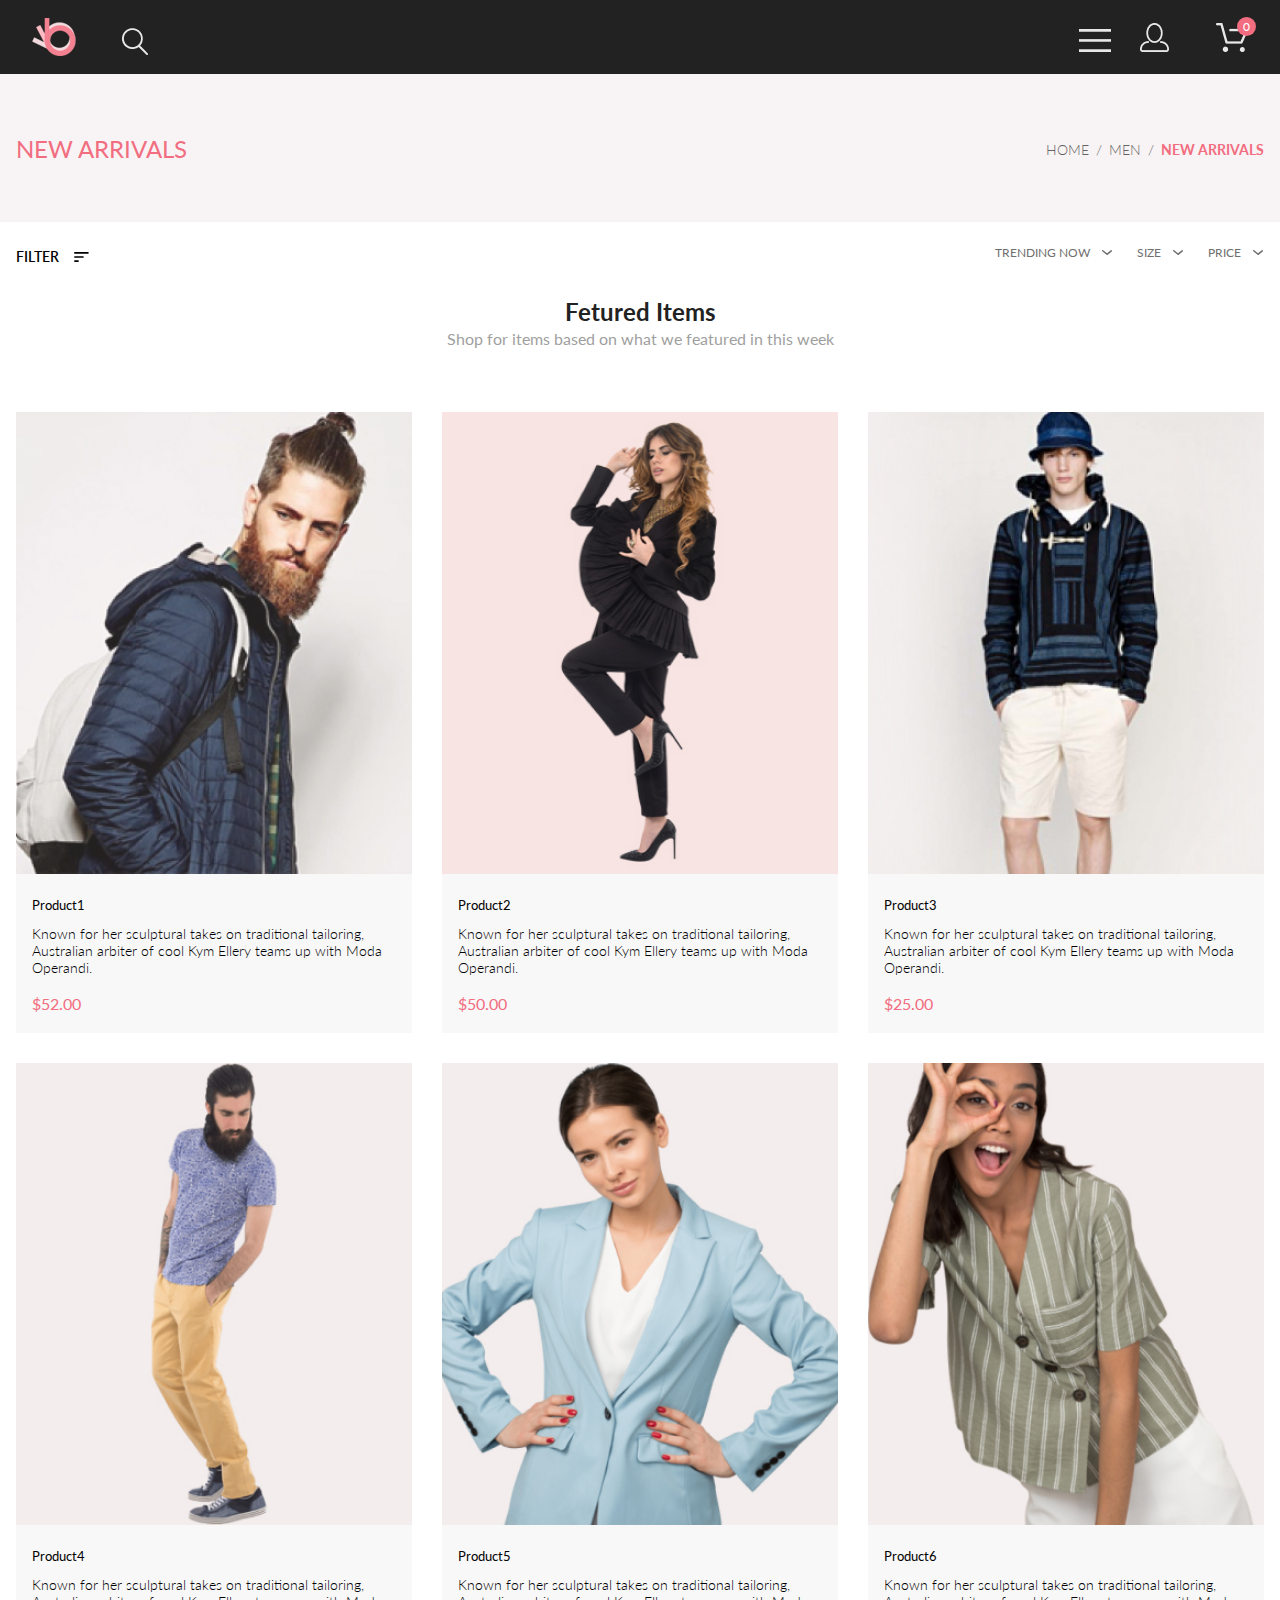
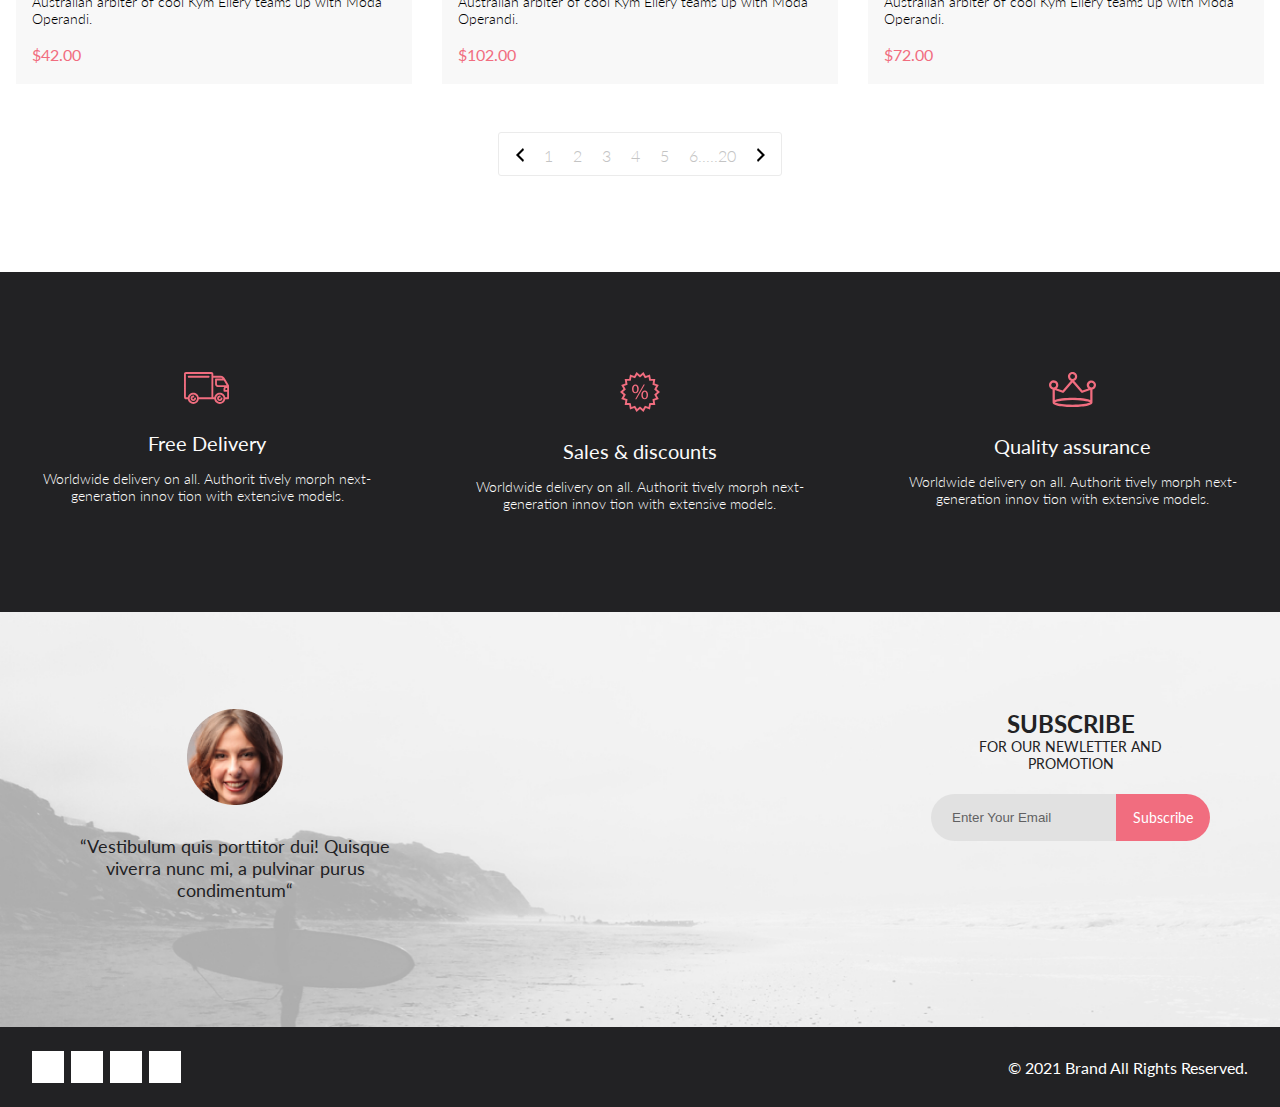
==== index.html @ 9007aef3 "Commit Lesson_1" ====
<!DOCTYPE html>
<html lang="en">

<head>
    <meta charset="UTF-8">
    <meta name="viewport" content="width=device-width, initial-scale=1.0">
    <title>Document</title>
    <link rel="stylesheet" href="https://cdnjs.cloudflare.com/ajax/libs/font-awesome/5.15.2/css/all.min.css"
          integrity="sha512-HK5fgLBL+xu6dm/Ii3z4xhlSUyZgTT9tuc/hSrtw6uzJOvgRr2a9jyxxT1ely+B+xFAmJKVSTbpM/CuL7qxO8w=="
          crossorigin="anonymous"/>
    <link rel="stylesheet" href="style.css">
</head>

<body>
<div class="header">
    <div class="container">
        <div class="leftHeader">
            <img src="images/logo.png" alt="">
            <img class="searchIcon" src="images/search.png" alt="">
        </div>

        <div class="rightHeader">
            <img src="images/bars.png" alt="">
            <img class="userIcon" src="images/user.png" alt="">

            <span class="cartIconWrap">
                    <img class="cartIcon" src="images/cart.png" alt="">
                    <div id="inBasketId" class="inBasket">
                            Ваша корзина пуста
                    </div>
                    <span class="spanQt">0</span>
                </span>
        </div>
    </div>
</div>

<div class="newArrivals">
    <div class="container">
        <h1>NEW ARRIVALS</h1>
        <nav>
            <a href="#">HOME</a>
            <span>/</span>
            <a href="#">MEN</a>
            <span>/</span>
            <a href="#">NEW ARRIVALS</a>
        </nav>
    </div>
</div>

<div class="filters">
    <div class="container">
        <div class="filtersLeft">
            <span class="filterLabel">FILTER</span>
            <img class="filterIcon" src="images/filter.svg" alt="">
            <div class="filterPopup hidden">
                <nav class="filterCategory">
                    <div class="filterCategoryHeader">CATEGORY</div>
                    <div class="hidden">
                        <a href="#">Accessories</a>
                        <a href="#">Bags</a>
                        <a href="#">Denim</a>
                        <a href="#">Hoodies & Sweatshirts</a>
                        <a href="#">Jackets & Coats</a>
                        <a href="#">Polos</a>
                        <a href="#">Shirts</a>
                        <a href="#">Shoes</a>
                        <a href="#">Sweaters & Knits</a>
                        <a href="#">T-Shirts</a>
                        <a href="#">Tanks</a>
                    </div>
                </nav>
                <nav class="filterCategory">
                    <div class="filterCategoryHeader">BRAND</div>
                    <div class="hidden">
                        <a href="#">Accessories</a>
                        <a href="#">Bags</a>
                        <a href="#">Denim</a>
                        <a href="#">Hoodies & Sweatshirts</a>
                        <a href="#">Jackets & Coats</a>
                        <a href="#">Polos</a>
                        <a href="#">Shirts</a>
                        <a href="#">Shoes</a>
                        <a href="#">Sweaters & Knits</a>
                        <a href="#">T-Shirts</a>
                        <a href="#">Tanks</a>
                    </div>
                </nav>
                <nav class="filterCategory">
                    <div class="filterCategoryHeader">DESIGNER</div>
                    <div class="hidden">
                        <a href="#">Accessories</a>
                        <a href="#">Bags</a>
                        <a href="#">Denim</a>
                        <a href="#">Hoodies & Sweatshirts</a>
                        <a href="#">Jackets & Coats</a>
                        <a href="#">Polos</a>
                        <a href="#">Shirts</a>
                        <a href="#">Shoes</a>
                        <a href="#">Sweaters & Knits</a>
                        <a href="#">T-Shirts</a>
                        <a href="#">Tanks</a>
                    </div>
                </nav>
            </div>
        </div>
        <div class="filtersRight">
            <div class="filterTrending">
                TRENDING NOW
                <img src="images/filterArrow.svg" alt="">
            </div>
            <div class="filterSize">
                <div class="filterSizeWrap">
                    SIZE
                    <img src="images/filterArrow.svg" alt="">
                </div>
                <div class="filterSizes hidden">
                    <div>
                        <input type="checkbox"> XS
                    </div>
                    <div>
                        <input type="checkbox"> S
                    </div>
                    <div>
                        <input type="checkbox"> M
                    </div>
                    <div>
                        <input type="checkbox"> L
                    </div>
                </div>
            </div>
            <div class="filterPrice">
                PRICE
                <img src="images/filterArrow.svg" alt="">
            </div>
        </div>
    </div>
</div>

<div class="featured container">
    <h2 class="featuredHeader">Fetured Items</h2>
    <div class="featuredTitle">Shop for items based on what we featured in this week</div>

    <div class="featuredItems">

        <div id="1" class="featuredItem">

            <div class="featuredImgWrap">
                <img src="images/featured/1.jpg" alt="">
                <div class="featuredImgDark">
                    <button data-prod="1" name="add">
                        <img src="images/cart.svg" alt="">
                        Add to Cart
                    </button>
                </div>
            </div>

            <div class="featuredData">
                <div class="featuredName">
                    Product1
                </div>
                <div class="featuredText">
                    Known for her sculptural takes on traditional tailoring, Australian arbiter of cool Kym Ellery
                    teams
                    up with Moda Operandi.
                </div>
                <div class="featuredPrice">$52.00</div>
            </div>

        </div>

        <div id="2" class="featuredItem">

            <div class="featuredImgWrap">
                <img src="images/featured/2.jpg" alt="">
                <div class="featuredImgDark">
                    <button data-prod="2" name="add">
                        <img src="images/cart.svg" alt="">
                        Add to Cart
                    </button>
                </div>
            </div>

            <div class="featuredData">
                <div class="featuredName">
                    Product2
                </div>
                <div class="featuredText">
                    Known for her sculptural takes on traditional tailoring, Australian arbiter of cool Kym Ellery
                    teams
                    up with Moda Operandi.
                </div>
                <div class="featuredPrice">
                    $50.00
                </div>
            </div>

        </div>

        <div id="3" class="featuredItem">

            <div class="featuredImgWrap">
                <img src="images/featured/3.jpg" alt="">
                <div class="featuredImgDark">
                    <button data-prod="3" name="add">
                        <img src="images/cart.svg" alt="">
                        Add to Cart
                    </button>
                </div>
            </div>

            <div class="featuredData">
                <div class="featuredName">
                    Product3
                </div>
                <div class="featuredText">
                    Known for her sculptural takes on traditional tailoring, Australian arbiter of cool Kym Ellery
                    teams
                    up with Moda Operandi.
                </div>
                <div class="featuredPrice">
                    $25.00
                </div>
            </div>

        </div>

        <div id="4" class="featuredItem">

            <div class="featuredImgWrap">
                <img src="images/featured/4.jpg" alt="">
                <div class="featuredImgDark">
                    <button data-prod="4" name="add">
                        <img src="images/cart.svg" alt="">
                        Add to Cart
                    </button>
                </div>
            </div>

            <div class="featuredData">
                <div class="featuredName">
                    Product4
                </div>
                <div class="featuredText">
                    Known for her sculptural takes on traditional tailoring, Australian arbiter of cool Kym Ellery
                    teams
                    up with Moda Operandi.
                </div>
                <div class="featuredPrice">
                    $42.00
                </div>
            </div>

        </div>

        <div id="5" class="featuredItem">

            <div class="featuredImgWrap">
                <img src="images/featured/5.jpg" alt="">
                <div class="featuredImgDark">
                    <button data-prod="5" name="add">
                        <img src="images/cart.svg" alt="">
                        Add to Cart
                    </button>
                </div>
            </div>

            <div class="featuredData">
                <div class="featuredName">
                    Product5
                </div>
                <div class="featuredText">
                    Known for her sculptural takes on traditional tailoring, Australian arbiter of cool Kym Ellery
                    teams
                    up with Moda Operandi.
                </div>
                <div class="featuredPrice">
                    $102.00
                </div>
            </div>

        </div>
        <div id="6" class="featuredItem">

            <div class="featuredImgWrap">
                <img src="images/featured/6.jpg" alt="">
                <div class="featuredImgDark">
                    <button data-prod="6" name="add">
                        <img src="images/cart.svg" alt="">
                        Add to Cart
                    </button>
                </div>
            </div>

            <div class="featuredData">
                <div class="featuredName">
                    Product6
                </div>
                <div class="featuredText">
                    Known for her sculptural takes on traditional tailoring, Australian arbiter of cool Kym Ellery
                    teams
                    up with Moda Operandi.
                </div>
                <div class="featuredPrice">
                    $72.00
                </div>
            </div>

        </div>
    </div>

    <div class="pagination">
        <a href="#">
            <img src="images/chevronLeft.svg" alt="">
        </a>
        <a href="#">1</a>
        <a href="#">2</a>
        <a href="#">3</a>
        <a href="#">4</a>
        <a href="#">5</a>
        <a href="#">6.....20</a>
        <a href="#">
            <img src="images/chevronRight.svg" alt="">
        </a>
    </div>
</div>

<div class="services">
    <div class="container">

        <div class="serivceUnit">
            <img src="images/services/delivery.svg" alt="">
            <div class="servicesTitle">
                Free Delivery
            </div>
            <div class="servicesText">
                Worldwide delivery on all. Authorit tively morph next-generation innov tion with extensive models.
            </div>
        </div>

        <div class="serivceUnit">
            <img src="images/services/discount.svg" alt="">
            <div class="servicesTitle">
                Sales & discounts
            </div>
            <div class="servicesText">
                Worldwide delivery on all. Authorit tively morph next-generation innov tion with extensive models.
            </div>
        </div>

        <div class="serivceUnit">
            <img src="images/services/assurance.svg" alt="">
            <div class="servicesTitle">
                Quality assurance
            </div>
            <div class="servicesText">
                Worldwide delivery on all. Authorit tively morph next-generation innov tion with extensive models.
            </div>
        </div>
    </div>
</div>

<div class="subscribe">
    <div class="container">

        <div class="subscribeLeft">
            <img src="images/subscribeUser.png" alt="">
            <div class="subscribeUserText">
                “Vestibulum quis porttitor dui! Quisque viverra nunc mi, a pulvinar purus condimentum“
            </div>
        </div>

        <div class="subscribeRight">
            <div class="subscribeTitle">
                SUBSCRIBE
            </div>
            <div class="subscribeText">
                FOR OUR NEWLETTER AND PROMOTION
            </div>
            <form action="" class="subscribeForm">
                <input type="text" placeholder="Enter Your Email">
                <button>Subscribe</button>
            </form>
        </div>

    </div>
</div>

<div class="footer">
    <div class="container">
        <div class="footerLeft">
            <a href="#">
                <i class="fab fa-facebook-f"></i>
            </a>
            <a href="#">
                <i class="fab fa-instagram"></i>
            </a>
            <a href="#">
                <i class="fab fa-pinterest-p"></i>
            </a>
            <a href="#">
                <i class="fab fa-twitter"></i>
            </a>
        </div>
        <div class="footerRight">
            &copy; 2021 Brand All Rights Reserved.
        </div>
    </div>
</div>
<script src="app.js"></script>
<script src="cart.js"></script>
</body>

</html>
---- style.css ----
@import url("https://fonts.googleapis.com/css2?family=Lato:wght@300;400;700;900&display=swap");
body {
    margin: 0;
    font-family: Lato, sans-serif;
}
.plusBtn{
    margin-right: 10px;
}

.minusBtn{
    margin-left: 10px;
}
.divBtns{
    margin-top: 20px;
    margin-bottom: 20px;
}
.inBasket{
    width: 339px;
    min-height: 100px;
    text-align: center;
    border: solid black 1px;
    background-color: white;
    color: darkgray;
    position: absolute;
    padding: 10px;
    z-index: 1;
    right: -15px;
    display: none;
}
.totalPriceItm{
    font-size: 20px;
    color: grey;
}
.miniBasketPic{
    width: 200px;
    height: 226px;
}
.header {
    background: #222222;
    height: 74px;
    padding: 18px 16px;
    box-sizing: border-box;
}

.header .container {
    display: flex;
    justify-content: space-between;
    align-items: center;
}

@media (min-width: 1600px) {
    .container {
        margin: 0 auto;
        width: 1140px;
    }
}

@media (min-width: 768px) {
    .header {
        padding-left: 32px;
        padding-right: 32px;
    }
}

.header i {
    color: #e8e8e8;
}

.userIcon,
.cartIcon {
    display: none;
}

@media (min-width: 768px) {
    .userIcon,
    .cartIcon {
        display: inline;
    }
}

.userIcon {
    margin-left: 25px;
    margin-right: 42px;
}

.searchIcon {
    margin-left: 41px;
}

.cartIconWrap {
    position: relative;
}

.cartIconWrap span {
    display: inline-block;
    width: 19px;
    height: 19px;
    color: white;
    background: #f16d7f;
    border-radius: 50%;
    position: absolute;
    text-align: center;
    right: -8px;
    top: -19px;
    font-size: 12px;
    line-height: 19px;
}

.newArrivals {
    background: #f8f3f4;
    min-height: 148px;
}

.newArrivals h1 {
    margin: 24px 0 32px;
    font-weight: normal;
    font-size: 24px;
    line-height: 29px;
    color: #f16d7f;
}

@media (min-width: 768px) {
    .newArrivals h1 {
        margin: 0;
    }
}

.newArrivals .container {
    display: flex;
    flex-direction: column;
    align-items: center;
    min-height: inherit;
}

@media (min-width: 768px) {
    .newArrivals .container {
        flex-direction: row;
        justify-content: space-between;
    }
}

@media (min-width: 768px) and (max-width: 1599px) {
    .newArrivals .container {
        padding: 0 16px;
    }
}

.newArrivals nav a,
.newArrivals nav span {
    font-weight: 300;
    font-size: 14px;
    line-height: 17px;
    color: #636363;
}

.newArrivals nav a {
    text-decoration: none;
}

.newArrivals nav span {
    margin: 0 3px;
}

.newArrivals nav a:last-of-type {
    font-weight: bold;
    font-size: 14px;
    line-height: 17px;
    color: #f16d7f;
}

.filters {
    margin-top: 24px;
    margin-bottom: 32px;
}

@media (min-width: 1600px) {
    .filters {
        margin-top: 51px;
        margin-bottom: 64px;
    }
}

.filters .container {
    display: flex;
    justify-content: space-between;
    padding-left: 8px;
    padding-right: 8px;
}

@media (min-width: 768px) {
    .filters .container {
        padding-left: 16px;
        padding-right: 16px;
    }
}

@media (min-width: 1600px) {
    .filters .container {
        padding-left: 0;
        padding-right: 0;
        justify-content: flex-start;
    }
}

.filtersRight {
    display: flex;
    font-size: 12px;
    line-height: 14px;
    color: #6f6e6e;
}

@media (min-width: 1600px) {
    .filtersRight {
        font-size: 14px;
        line-height: 17px;
        margin-left: 320px;
    }
}

.filtersRight img {
    position: relative;
    bottom: 1px;
    margin-left: 9px;
}

.filtersRight > div:not(:last-child) {
    margin-right: 15px;
}

@media (min-width: 375px) {
    .filtersRight > div:not(:last-child) {
        margin-right: 24px;
    }
}

.filtersLeft .filterLabel {
    display: none;
    position: relative;
    z-index: 2;
    cursor: pointer;
}

.filterLabelPink {
    color: #ef5b70 !important;
    left: 16px;
    top: 13px;
}

.filterIconPink {
    left: 16px;
    top: 13px;
}

@media (min-width: 768px) {
    .filtersLeft .filterLabel {
        display: inline;
        font-weight: 600;
        font-size: 14px;
        line-height: 17px;
        color: #000000;
    }
}

.filtersLeft .filterIcon {
    width: 37px;
    height: 25px;
    position: relative;
    z-index: 2;
}

@media (min-width: 768px) {
    .filtersLeft .filterIcon {
        width: 15px;
        height: 10px;
        margin-left: 11px;
    }
}

.filtersLeft {
    position: relative;
}

.hidden {
    display: none;
}

.filterPopup {
    position: absolute;
    left: 0;
    top: 0;
    width: 360px;
    background: #ffffff;
    box-shadow: 6px 4px 35px rgba(0, 0, 0, 0.21);
    padding: 46px 16px 16px 16px;
    z-index: 1;
    overflow-y: auto;
}

.filterCategoryHeader {
    font-size: 14px;
    line-height: 37px;
    color: #ef5b70;
    padding-left: 11px;
    min-height: 37px;
    border-bottom: 1px solid #ebebeb;
    margin-bottom: 24px;
    position: relative;
    cursor: pointer;
}

.filterCategoryHeader:before {
    content: "";
    width: 5px;
    min-height: inherit;
    background: #ef5b70;
    position: absolute;
    left: 0;
    top: 1px;
}

.filterCategory:not(:last-child) {
    margin-bottom: 24px;
}

.filterCategory a {
    display: block;
    text-decoration: none;
    padding-left: 34px;
    padding-right: 16px;
    font-size: 14px;
    line-height: 17px;
    color: #6f6e6e;
}

.filterCategory a:not(:last-child) {
    margin-bottom: 11px;
}

.filterSizeWrap {
    cursor: pointer;
}

.filterSize {
    position: relative;
}

.filterSizes {
    position: absolute;
    left: 0;
    top: 25px;
    width: 79px;
    height: 103px;
    background: #ffffff;
    box-shadow: 6px 4px 35px rgba(0, 0, 0, 0.21);
    padding: 7px 9px;
    box-sizing: border-box;
    font-size: 14px;
    color: #6f6e6e;
}

.filterSizes > div:not(:last-child) {
    margin-bottom: 4px;
}

.featured {
    padding-left: 8px;
    padding-right: 8px;
    margin-bottom: 96px;
}

@media (min-width: 768px) {
    .featured {
        padding-left: 16px;
        padding-right: 16px;
    }
}

@media (min-width: 1600px) {
    .featured {
        padding-left: 0;
        padding-right: 0;
    }
}

.featured h2 {
    margin-top: 0;
    margin-bottom: 3px;
    text-align: center;
    color: #222222;
}

.featuredTitle {
    text-align: center;
    color: #9f9f9f;
    margin-bottom: 64px;
}

.featuredItems {
    display: grid;
    grid-template-columns: 1fr;
    row-gap: 16px;
}

@media (min-width: 640px) {
    .featuredItems {
        grid-template-columns: 1fr 1fr;
        row-gap: 18px;
        column-gap: 16px;
    }
}

@media (min-width: 1000px) {
    .featuredItems {
        grid-template-columns: repeat(3, 1fr);
        gap: 30px;
    }
}

.featuredItem {
    background: #f8f8f8;
}

.featuredItem img {
    width: 100%;
    display: block;
}

.featuredImgWrap {
    position: relative;
}

.featuredItem:hover .featuredImgDark {
    display: flex;
}

.featuredImgDark {
    position: absolute;
    width: 100%;
    height: 100%;
    left: 0;
    top: 0;
    background: rgba(58, 56, 56, 0.86);
    display: none;
    justify-content: center;
    align-items: center;
}

.featuredImgDark button {
    background: none;
    border: 1px solid white;
    color: white;
    display: flex;
    align-items: center;
    padding: 10px 14px;
    font-size: 14px;
    font-family: inherit;
}

.featuredImgDark button img {
    width: 26px;
    height: 24px;
    margin-right: 11px;
}

.featuredData {
    padding: 23px 16px 20px;
}

.featuredName {
    font-size: 13px;
    line-height: 16px;
    color: #000000;
}

.featuredText {
    font-weight: 300;
    font-size: 14px;
    line-height: 17px;
    margin-top: 12px;
    margin-bottom: 18px;
}

.featuredPrice {
    font-size: 16px;
    line-height: 19px;
    color: #f16d7f;
}

.pagination {
    width: 284px;
    height: 44px;
    margin: 0 auto;
    border: 1px solid #ebebeb;
    margin-top: 48px;
    padding: 13px 16px;
    box-sizing: border-box;
    display: flex;
    justify-content: space-between;
    border-radius: 3px;
}

.pagination a {
    text-decoration: none;
    font-weight: 300;
    font-size: 16px;
    color: #c4c4c4;
}

.pagination a:hover {
    color: #ef5b70;
}

.services {
    background: #222224;
    padding-top: 48px;
    padding-bottom: 81px;
    padding-left: 14px;
    padding-right: 14px;
}

@media (min-width: 1200px) {
    .services {
        padding-top: 100px;
        padding-bottom: 100px;
    }
}

.services .container {
    display: grid;
    gap: 46px;
}

@media (min-width: 1200px) {
    .services .container {
        display: grid;
        grid-template-columns: repeat(3, 1fr);
        gap: 46px;
    }
}

.serivceUnit {
    text-align: center;
    display: flex;
    flex-direction: column;
    align-items: center;
}

.servicesTitle,
.servicesText {
    color: #fbfbfb;
}

.servicesTitle {
    font-size: 19.96px;
    line-height: 24px;
    margin-top: 27px;
    margin-bottom: 15px;
}

.servicesText {
    font-weight: 300;
    font-size: 13.972px;
    line-height: 17px;
    max-width: 340px;
}

.subscribe {
    background: url(images/subscribe.jpg) no-repeat;
    background-size: cover;
    padding-top: 64px;
    padding-bottom: 109px;
    padding-left: 20px;
    padding-right: 20px;
}

@media (min-width: 1200px) {
    .subscribe {
        padding-top: 97px;
        padding-bottom: 126px;
    }

    .subscribe .container {
        margin: 0 auto;
        width: 1140px;
        display: flex;
        justify-content: space-between;
    }
}

.subscribeLeft {
    display: flex;
    flex-direction: column;
    align-items: center;
}

.subscribeUserText {
    margin-top: 30px;
    text-align: center;
    font-size: 18px;
    line-height: 22px;
    color: #222224;
    max-width: 330px;
}

.subscribeRight {
    display: flex;
    flex-direction: column;
    align-items: center;
    margin-top: 65px;
}

@media (min-width: 1200px) {
    .subscribeRight {
        margin-top: initial;
    }
}

.subscribeTitle {
    font-weight: 700;
    font-size: 24px;
    color: #222224;
}

.subscribeTitle,
.subscribeText {
    max-width: 271px;
    text-align: center;
}

.subscribeText {
    font-size: 14px;
    color: #222224;
    margin-bottom: 22px;
}

.subscribeForm {
    height: 47px;
}

.subscribeForm input {
    height: inherit;
    background: #e1e1e1;
    border: none;
    padding: 6px 21px;
    box-sizing: border-box;
    border-top-left-radius: 28px;
    border-bottom-left-radius: 28px;
    float: left;
    width: 185px;
}

.subscribeForm input::-webkit-input-placeholder {
    color: #222224;
    font-family: inherit;
    opacity: 0.67;
}
.subscribeForm input::-moz-placeholder {
    color: #222224;
    font-family: inherit;
    opacity: 0.67;
}
.subscribeForm input:-ms-input-placeholder {
    color: #222224;
    font-family: inherit;
    opacity: 0.67;
}
.subscribeForm input:-moz-placeholder {
    color: #222224;
    font-family: inherit;
    opacity: 0.67;
}

.subscribeForm button {
    height: inherit;
    border: none;
    color: white;
    font-family: inherit;
    font-size: 14px;
    line-height: 17px;
    background: #f16d7f;
    border-top-right-radius: 28px;
    border-bottom-right-radius: 28px;
    padding: 0 17px;
}

.footer {
    background: #222224;
    padding: 43px 20px 10px;
}

@media (min-width: 768px) {
    .footer {
        padding: 24px 32px;
    }
}

.footer .container {
    display: flex;
    flex-direction: column;
    align-items: center;
}

@media (min-width: 768px) {
    .footer .container {
        flex-direction: row;
        justify-content: space-between;
    }
}

.footerLeft {
    display: flex;
}

.footer a {
    color: black;
    background: white;
    width: 32px;
    height: 32px;
    display: flex;
    justify-content: center;
    align-items: center;
    text-decoration: none;
}

.footer a:hover {
    background: #f16d7f;
    color: white;
}

.footer a:not(:last-child) {
    margin-right: 7px;
}

.footerRight {
    color: white;
}

@media (max-width: 767px) {
    .footerRight {
        margin-top: 40px;
    }
}
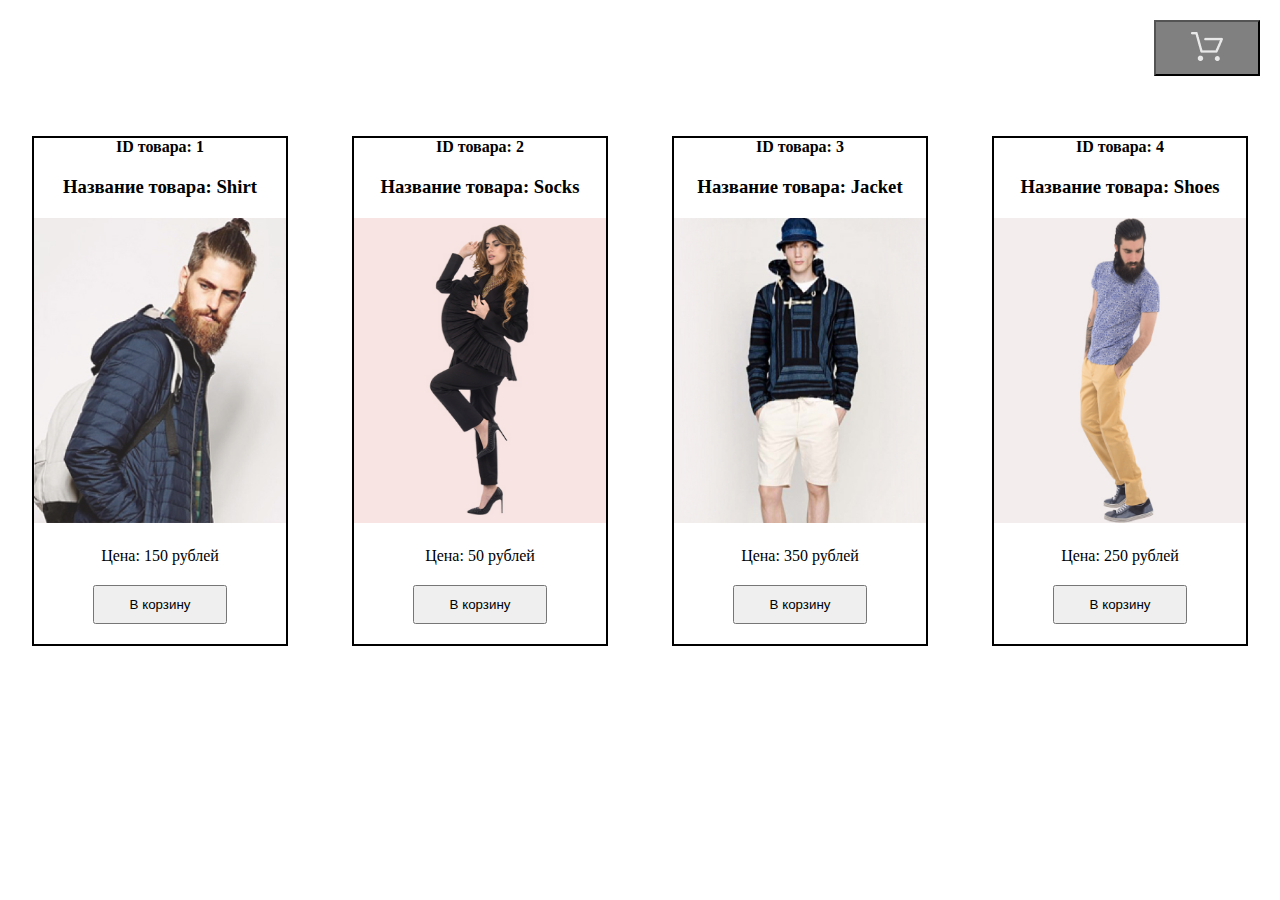
==== commit 35fe6685: "Commit Lesson_1" ====
--- a/index.html
+++ b/index.html
@@ -1,413 +1,23 @@
-<!DOCTYPE html>
+<!doctype html>
 <html lang="en">
-
 <head>
     <meta charset="UTF-8">
-    <meta name="viewport" content="width=device-width, initial-scale=1.0">
+    <meta name="viewport"
+          content="width=device-width, user-scalable=no, initial-scale=1.0, maximum-scale=1.0, minimum-scale=1.0">
+    <meta http-equiv="X-UA-Compatible" content="ie=edge">
+    <link rel="stylesheet" href="https://maxcdn.bootstrapcdn.com/font-awesome/4.7.0/css/font-awesome.min.css">
+    <link rel="stylesheet" href="style.css">
     <title>Document</title>
-    <link rel="stylesheet" href="https://cdnjs.cloudflare.com/ajax/libs/font-awesome/5.15.2/css/all.min.css"
-          integrity="sha512-HK5fgLBL+xu6dm/Ii3z4xhlSUyZgTT9tuc/hSrtw6uzJOvgRr2a9jyxxT1ely+B+xFAmJKVSTbpM/CuL7qxO8w=="
-          crossorigin="anonymous"/>
-    <link rel="stylesheet" href="style.css">
 </head>
+<body>
+<header>
+    <img src="" alt="">
+    <button class="cart-button" type="button"><img src="itemsImg/basket-adapt.png"></button>
+</header>
+<main>
+    <div class="goods-list"></div>
+</main>
 
-<body>
-<div class="header">
-    <div class="container">
-        <div class="leftHeader">
-            <img src="images/logo.png" alt="">
-            <img class="searchIcon" src="images/search.png" alt="">
-        </div>
-
-        <div class="rightHeader">
-            <img src="images/bars.png" alt="">
-            <img class="userIcon" src="images/user.png" alt="">
-
-            <span class="cartIconWrap">
-                    <img class="cartIcon" src="images/cart.png" alt="">
-                    <div id="inBasketId" class="inBasket">
-                            Ваша корзина пуста
-                    </div>
-                    <span class="spanQt">0</span>
-                </span>
-        </div>
-    </div>
-</div>
-
-<div class="newArrivals">
-    <div class="container">
-        <h1>NEW ARRIVALS</h1>
-        <nav>
-            <a href="#">HOME</a>
-            <span>/</span>
-            <a href="#">MEN</a>
-            <span>/</span>
-            <a href="#">NEW ARRIVALS</a>
-        </nav>
-    </div>
-</div>
-
-<div class="filters">
-    <div class="container">
-        <div class="filtersLeft">
-            <span class="filterLabel">FILTER</span>
-            <img class="filterIcon" src="images/filter.svg" alt="">
-            <div class="filterPopup hidden">
-                <nav class="filterCategory">
-                    <div class="filterCategoryHeader">CATEGORY</div>
-                    <div class="hidden">
-                        <a href="#">Accessories</a>
-                        <a href="#">Bags</a>
-                        <a href="#">Denim</a>
-                        <a href="#">Hoodies & Sweatshirts</a>
-                        <a href="#">Jackets & Coats</a>
-                        <a href="#">Polos</a>
-                        <a href="#">Shirts</a>
-                        <a href="#">Shoes</a>
-                        <a href="#">Sweaters & Knits</a>
-                        <a href="#">T-Shirts</a>
-                        <a href="#">Tanks</a>
-                    </div>
-                </nav>
-                <nav class="filterCategory">
-                    <div class="filterCategoryHeader">BRAND</div>
-                    <div class="hidden">
-                        <a href="#">Accessories</a>
-                        <a href="#">Bags</a>
-                        <a href="#">Denim</a>
-                        <a href="#">Hoodies & Sweatshirts</a>
-                        <a href="#">Jackets & Coats</a>
-                        <a href="#">Polos</a>
-                        <a href="#">Shirts</a>
-                        <a href="#">Shoes</a>
-                        <a href="#">Sweaters & Knits</a>
-                        <a href="#">T-Shirts</a>
-                        <a href="#">Tanks</a>
-                    </div>
-                </nav>
-                <nav class="filterCategory">
-                    <div class="filterCategoryHeader">DESIGNER</div>
-                    <div class="hidden">
-                        <a href="#">Accessories</a>
-                        <a href="#">Bags</a>
-                        <a href="#">Denim</a>
-                        <a href="#">Hoodies & Sweatshirts</a>
-                        <a href="#">Jackets & Coats</a>
-                        <a href="#">Polos</a>
-                        <a href="#">Shirts</a>
-                        <a href="#">Shoes</a>
-                        <a href="#">Sweaters & Knits</a>
-                        <a href="#">T-Shirts</a>
-                        <a href="#">Tanks</a>
-                    </div>
-                </nav>
-            </div>
-        </div>
-        <div class="filtersRight">
-            <div class="filterTrending">
-                TRENDING NOW
-                <img src="images/filterArrow.svg" alt="">
-            </div>
-            <div class="filterSize">
-                <div class="filterSizeWrap">
-                    SIZE
-                    <img src="images/filterArrow.svg" alt="">
-                </div>
-                <div class="filterSizes hidden">
-                    <div>
-                        <input type="checkbox"> XS
-                    </div>
-                    <div>
-                        <input type="checkbox"> S
-                    </div>
-                    <div>
-                        <input type="checkbox"> M
-                    </div>
-                    <div>
-                        <input type="checkbox"> L
-                    </div>
-                </div>
-            </div>
-            <div class="filterPrice">
-                PRICE
-                <img src="images/filterArrow.svg" alt="">
-            </div>
-        </div>
-    </div>
-</div>
-
-<div class="featured container">
-    <h2 class="featuredHeader">Fetured Items</h2>
-    <div class="featuredTitle">Shop for items based on what we featured in this week</div>
-
-    <div class="featuredItems">
-
-        <div id="1" class="featuredItem">
-
-            <div class="featuredImgWrap">
-                <img src="images/featured/1.jpg" alt="">
-                <div class="featuredImgDark">
-                    <button data-prod="1" name="add">
-                        <img src="images/cart.svg" alt="">
-                        Add to Cart
-                    </button>
-                </div>
-            </div>
-
-            <div class="featuredData">
-                <div class="featuredName">
-                    Product1
-                </div>
-                <div class="featuredText">
-                    Known for her sculptural takes on traditional tailoring, Australian arbiter of cool Kym Ellery
-                    teams
-                    up with Moda Operandi.
-                </div>
-                <div class="featuredPrice">$52.00</div>
-            </div>
-
-        </div>
-
-        <div id="2" class="featuredItem">
-
-            <div class="featuredImgWrap">
-                <img src="images/featured/2.jpg" alt="">
-                <div class="featuredImgDark">
-                    <button data-prod="2" name="add">
-                        <img src="images/cart.svg" alt="">
-                        Add to Cart
-                    </button>
-                </div>
-            </div>
-
-            <div class="featuredData">
-                <div class="featuredName">
-                    Product2
-                </div>
-                <div class="featuredText">
-                    Known for her sculptural takes on traditional tailoring, Australian arbiter of cool Kym Ellery
-                    teams
-                    up with Moda Operandi.
-                </div>
-                <div class="featuredPrice">
-                    $50.00
-                </div>
-            </div>
-
-        </div>
-
-        <div id="3" class="featuredItem">
-
-            <div class="featuredImgWrap">
-                <img src="images/featured/3.jpg" alt="">
-                <div class="featuredImgDark">
-                    <button data-prod="3" name="add">
-                        <img src="images/cart.svg" alt="">
-                        Add to Cart
-                    </button>
-                </div>
-            </div>
-
-            <div class="featuredData">
-                <div class="featuredName">
-                    Product3
-                </div>
-                <div class="featuredText">
-                    Known for her sculptural takes on traditional tailoring, Australian arbiter of cool Kym Ellery
-                    teams
-                    up with Moda Operandi.
-                </div>
-                <div class="featuredPrice">
-                    $25.00
-                </div>
-            </div>
-
-        </div>
-
-        <div id="4" class="featuredItem">
-
-            <div class="featuredImgWrap">
-                <img src="images/featured/4.jpg" alt="">
-                <div class="featuredImgDark">
-                    <button data-prod="4" name="add">
-                        <img src="images/cart.svg" alt="">
-                        Add to Cart
-                    </button>
-                </div>
-            </div>
-
-            <div class="featuredData">
-                <div class="featuredName">
-                    Product4
-                </div>
-                <div class="featuredText">
-                    Known for her sculptural takes on traditional tailoring, Australian arbiter of cool Kym Ellery
-                    teams
-                    up with Moda Operandi.
-                </div>
-                <div class="featuredPrice">
-                    $42.00
-                </div>
-            </div>
-
-        </div>
-
-        <div id="5" class="featuredItem">
-
-            <div class="featuredImgWrap">
-                <img src="images/featured/5.jpg" alt="">
-                <div class="featuredImgDark">
-                    <button data-prod="5" name="add">
-                        <img src="images/cart.svg" alt="">
-                        Add to Cart
-                    </button>
-                </div>
-            </div>
-
-            <div class="featuredData">
-                <div class="featuredName">
-                    Product5
-                </div>
-                <div class="featuredText">
-                    Known for her sculptural takes on traditional tailoring, Australian arbiter of cool Kym Ellery
-                    teams
-                    up with Moda Operandi.
-                </div>
-                <div class="featuredPrice">
-                    $102.00
-                </div>
-            </div>
-
-        </div>
-        <div id="6" class="featuredItem">
-
-            <div class="featuredImgWrap">
-                <img src="images/featured/6.jpg" alt="">
-                <div class="featuredImgDark">
-                    <button data-prod="6" name="add">
-                        <img src="images/cart.svg" alt="">
-                        Add to Cart
-                    </button>
-                </div>
-            </div>
-
-            <div class="featuredData">
-                <div class="featuredName">
-                    Product6
-                </div>
-                <div class="featuredText">
-                    Known for her sculptural takes on traditional tailoring, Australian arbiter of cool Kym Ellery
-                    teams
-                    up with Moda Operandi.
-                </div>
-                <div class="featuredPrice">
-                    $72.00
-                </div>
-            </div>
-
-        </div>
-    </div>
-
-    <div class="pagination">
-        <a href="#">
-            <img src="images/chevronLeft.svg" alt="">
-        </a>
-        <a href="#">1</a>
-        <a href="#">2</a>
-        <a href="#">3</a>
-        <a href="#">4</a>
-        <a href="#">5</a>
-        <a href="#">6.....20</a>
-        <a href="#">
-            <img src="images/chevronRight.svg" alt="">
-        </a>
-    </div>
-</div>
-
-<div class="services">
-    <div class="container">
-
-        <div class="serivceUnit">
-            <img src="images/services/delivery.svg" alt="">
-            <div class="servicesTitle">
-                Free Delivery
-            </div>
-            <div class="servicesText">
-                Worldwide delivery on all. Authorit tively morph next-generation innov tion with extensive models.
-            </div>
-        </div>
-
-        <div class="serivceUnit">
-            <img src="images/services/discount.svg" alt="">
-            <div class="servicesTitle">
-                Sales & discounts
-            </div>
-            <div class="servicesText">
-                Worldwide delivery on all. Authorit tively morph next-generation innov tion with extensive models.
-            </div>
-        </div>
-
-        <div class="serivceUnit">
-            <img src="images/services/assurance.svg" alt="">
-            <div class="servicesTitle">
-                Quality assurance
-            </div>
-            <div class="servicesText">
-                Worldwide delivery on all. Authorit tively morph next-generation innov tion with extensive models.
-            </div>
-        </div>
-    </div>
-</div>
-
-<div class="subscribe">
-    <div class="container">
-
-        <div class="subscribeLeft">
-            <img src="images/subscribeUser.png" alt="">
-            <div class="subscribeUserText">
-                “Vestibulum quis porttitor dui! Quisque viverra nunc mi, a pulvinar purus condimentum“
-            </div>
-        </div>
-
-        <div class="subscribeRight">
-            <div class="subscribeTitle">
-                SUBSCRIBE
-            </div>
-            <div class="subscribeText">
-                FOR OUR NEWLETTER AND PROMOTION
-            </div>
-            <form action="" class="subscribeForm">
-                <input type="text" placeholder="Enter Your Email">
-                <button>Subscribe</button>
-            </form>
-        </div>
-
-    </div>
-</div>
-
-<div class="footer">
-    <div class="container">
-        <div class="footerLeft">
-            <a href="#">
-                <i class="fab fa-facebook-f"></i>
-            </a>
-            <a href="#">
-                <i class="fab fa-instagram"></i>
-            </a>
-            <a href="#">
-                <i class="fab fa-pinterest-p"></i>
-            </a>
-            <a href="#">
-                <i class="fab fa-twitter"></i>
-            </a>
-        </div>
-        <div class="footerRight">
-            &copy; 2021 Brand All Rights Reserved.
-        </div>
-    </div>
-</div>
-<script src="app.js"></script>
-<script src="cart.js"></script>
+<script src="script.js"></script>
 </body>
-
-</html>+</html>
--- a/style.css
+++ b/style.css
@@ -1,742 +1,54 @@
-@import url("https://fonts.googleapis.com/css2?family=Lato:wght@300;400;700;900&display=swap");
-body {
-    margin: 0;
-    font-family: Lato, sans-serif;
+*{
+    margin: 0 auto;
+    box-sizing: border-box;
 }
-.plusBtn{
-    margin-right: 10px;
+header{
+text-align: end;
+    padding-right: 20px;
+}
+.goods-list{
+    display: flex;
+    justify-content: space-around;
+    margin-top: 40px;
+}
+.cart-button{
+    margin-top: 20px;
+
+    padding: 10px 35px;
+    margin-bottom: 20px;
+    background-color: grey;
+}
+.cart-button:hover{
+    background-color: darkgray;
+    box-shadow: 0 0 55px 4px rgba(0,2,3,.05);
 }
 
-.minusBtn{
-    margin-left: 10px;
+.img{
+    width: 252px;
+    height: 305px;
 }
-.divBtns{
+.goods-item{
+    text-align: center;
+    border: 2px solid black;
+    margin-bottom: 30px;
+}
+
+.goods-item:hover{
+    box-shadow: 0 1px 4px rgba(0, 0, 0, 1),
+    -23px 0 20px -23px rgba(0, 0, 0, .8),
+    23px 0 20px -23px rgba(0, 0, 0, .8),
+    0 0 40px rgba(0, 0, 0, .1) inset;
+}
+.itemName{
     margin-top: 20px;
     margin-bottom: 20px;
 }
-.inBasket{
-    width: 339px;
-    min-height: 100px;
-    text-align: center;
-    border: solid black 1px;
-    background-color: white;
-    color: darkgray;
-    position: absolute;
-    padding: 10px;
-    z-index: 1;
-    right: -15px;
-    display: none;
+.price{
+    margin-top: 20px;
+    margin-bottom: 20px;
 }
-.totalPriceItm{
-    font-size: 20px;
-    color: grey;
-}
-.miniBasketPic{
-    width: 200px;
-    height: 226px;
-}
-.header {
-    background: #222222;
-    height: 74px;
-    padding: 18px 16px;
-    box-sizing: border-box;
+.btn{
+    padding: 10px 35px;
+    margin-bottom: 20px;
 }
 
-.header .container {
-    display: flex;
-    justify-content: space-between;
-    align-items: center;
-}
-
-@media (min-width: 1600px) {
-    .container {
-        margin: 0 auto;
-        width: 1140px;
-    }
-}
-
-@media (min-width: 768px) {
-    .header {
-        padding-left: 32px;
-        padding-right: 32px;
-    }
-}
-
-.header i {
-    color: #e8e8e8;
-}
-
-.userIcon,
-.cartIcon {
-    display: none;
-}
-
-@media (min-width: 768px) {
-    .userIcon,
-    .cartIcon {
-        display: inline;
-    }
-}
-
-.userIcon {
-    margin-left: 25px;
-    margin-right: 42px;
-}
-
-.searchIcon {
-    margin-left: 41px;
-}
-
-.cartIconWrap {
-    position: relative;
-}
-
-.cartIconWrap span {
-    display: inline-block;
-    width: 19px;
-    height: 19px;
-    color: white;
-    background: #f16d7f;
-    border-radius: 50%;
-    position: absolute;
-    text-align: center;
-    right: -8px;
-    top: -19px;
-    font-size: 12px;
-    line-height: 19px;
-}
-
-.newArrivals {
-    background: #f8f3f4;
-    min-height: 148px;
-}
-
-.newArrivals h1 {
-    margin: 24px 0 32px;
-    font-weight: normal;
-    font-size: 24px;
-    line-height: 29px;
-    color: #f16d7f;
-}
-
-@media (min-width: 768px) {
-    .newArrivals h1 {
-        margin: 0;
-    }
-}
-
-.newArrivals .container {
-    display: flex;
-    flex-direction: column;
-    align-items: center;
-    min-height: inherit;
-}
-
-@media (min-width: 768px) {
-    .newArrivals .container {
-        flex-direction: row;
-        justify-content: space-between;
-    }
-}
-
-@media (min-width: 768px) and (max-width: 1599px) {
-    .newArrivals .container {
-        padding: 0 16px;
-    }
-}
-
-.newArrivals nav a,
-.newArrivals nav span {
-    font-weight: 300;
-    font-size: 14px;
-    line-height: 17px;
-    color: #636363;
-}
-
-.newArrivals nav a {
-    text-decoration: none;
-}
-
-.newArrivals nav span {
-    margin: 0 3px;
-}
-
-.newArrivals nav a:last-of-type {
-    font-weight: bold;
-    font-size: 14px;
-    line-height: 17px;
-    color: #f16d7f;
-}
-
-.filters {
-    margin-top: 24px;
-    margin-bottom: 32px;
-}
-
-@media (min-width: 1600px) {
-    .filters {
-        margin-top: 51px;
-        margin-bottom: 64px;
-    }
-}
-
-.filters .container {
-    display: flex;
-    justify-content: space-between;
-    padding-left: 8px;
-    padding-right: 8px;
-}
-
-@media (min-width: 768px) {
-    .filters .container {
-        padding-left: 16px;
-        padding-right: 16px;
-    }
-}
-
-@media (min-width: 1600px) {
-    .filters .container {
-        padding-left: 0;
-        padding-right: 0;
-        justify-content: flex-start;
-    }
-}
-
-.filtersRight {
-    display: flex;
-    font-size: 12px;
-    line-height: 14px;
-    color: #6f6e6e;
-}
-
-@media (min-width: 1600px) {
-    .filtersRight {
-        font-size: 14px;
-        line-height: 17px;
-        margin-left: 320px;
-    }
-}
-
-.filtersRight img {
-    position: relative;
-    bottom: 1px;
-    margin-left: 9px;
-}
-
-.filtersRight > div:not(:last-child) {
-    margin-right: 15px;
-}
-
-@media (min-width: 375px) {
-    .filtersRight > div:not(:last-child) {
-        margin-right: 24px;
-    }
-}
-
-.filtersLeft .filterLabel {
-    display: none;
-    position: relative;
-    z-index: 2;
-    cursor: pointer;
-}
-
-.filterLabelPink {
-    color: #ef5b70 !important;
-    left: 16px;
-    top: 13px;
-}
-
-.filterIconPink {
-    left: 16px;
-    top: 13px;
-}
-
-@media (min-width: 768px) {
-    .filtersLeft .filterLabel {
-        display: inline;
-        font-weight: 600;
-        font-size: 14px;
-        line-height: 17px;
-        color: #000000;
-    }
-}
-
-.filtersLeft .filterIcon {
-    width: 37px;
-    height: 25px;
-    position: relative;
-    z-index: 2;
-}
-
-@media (min-width: 768px) {
-    .filtersLeft .filterIcon {
-        width: 15px;
-        height: 10px;
-        margin-left: 11px;
-    }
-}
-
-.filtersLeft {
-    position: relative;
-}
-
-.hidden {
-    display: none;
-}
-
-.filterPopup {
-    position: absolute;
-    left: 0;
-    top: 0;
-    width: 360px;
-    background: #ffffff;
-    box-shadow: 6px 4px 35px rgba(0, 0, 0, 0.21);
-    padding: 46px 16px 16px 16px;
-    z-index: 1;
-    overflow-y: auto;
-}
-
-.filterCategoryHeader {
-    font-size: 14px;
-    line-height: 37px;
-    color: #ef5b70;
-    padding-left: 11px;
-    min-height: 37px;
-    border-bottom: 1px solid #ebebeb;
-    margin-bottom: 24px;
-    position: relative;
-    cursor: pointer;
-}
-
-.filterCategoryHeader:before {
-    content: "";
-    width: 5px;
-    min-height: inherit;
-    background: #ef5b70;
-    position: absolute;
-    left: 0;
-    top: 1px;
-}
-
-.filterCategory:not(:last-child) {
-    margin-bottom: 24px;
-}
-
-.filterCategory a {
-    display: block;
-    text-decoration: none;
-    padding-left: 34px;
-    padding-right: 16px;
-    font-size: 14px;
-    line-height: 17px;
-    color: #6f6e6e;
-}
-
-.filterCategory a:not(:last-child) {
-    margin-bottom: 11px;
-}
-
-.filterSizeWrap {
-    cursor: pointer;
-}
-
-.filterSize {
-    position: relative;
-}
-
-.filterSizes {
-    position: absolute;
-    left: 0;
-    top: 25px;
-    width: 79px;
-    height: 103px;
-    background: #ffffff;
-    box-shadow: 6px 4px 35px rgba(0, 0, 0, 0.21);
-    padding: 7px 9px;
-    box-sizing: border-box;
-    font-size: 14px;
-    color: #6f6e6e;
-}
-
-.filterSizes > div:not(:last-child) {
-    margin-bottom: 4px;
-}
-
-.featured {
-    padding-left: 8px;
-    padding-right: 8px;
-    margin-bottom: 96px;
-}
-
-@media (min-width: 768px) {
-    .featured {
-        padding-left: 16px;
-        padding-right: 16px;
-    }
-}
-
-@media (min-width: 1600px) {
-    .featured {
-        padding-left: 0;
-        padding-right: 0;
-    }
-}
-
-.featured h2 {
-    margin-top: 0;
-    margin-bottom: 3px;
-    text-align: center;
-    color: #222222;
-}
-
-.featuredTitle {
-    text-align: center;
-    color: #9f9f9f;
-    margin-bottom: 64px;
-}
-
-.featuredItems {
-    display: grid;
-    grid-template-columns: 1fr;
-    row-gap: 16px;
-}
-
-@media (min-width: 640px) {
-    .featuredItems {
-        grid-template-columns: 1fr 1fr;
-        row-gap: 18px;
-        column-gap: 16px;
-    }
-}
-
-@media (min-width: 1000px) {
-    .featuredItems {
-        grid-template-columns: repeat(3, 1fr);
-        gap: 30px;
-    }
-}
-
-.featuredItem {
-    background: #f8f8f8;
-}
-
-.featuredItem img {
-    width: 100%;
-    display: block;
-}
-
-.featuredImgWrap {
-    position: relative;
-}
-
-.featuredItem:hover .featuredImgDark {
-    display: flex;
-}
-
-.featuredImgDark {
-    position: absolute;
-    width: 100%;
-    height: 100%;
-    left: 0;
-    top: 0;
-    background: rgba(58, 56, 56, 0.86);
-    display: none;
-    justify-content: center;
-    align-items: center;
-}
-
-.featuredImgDark button {
-    background: none;
-    border: 1px solid white;
-    color: white;
-    display: flex;
-    align-items: center;
-    padding: 10px 14px;
-    font-size: 14px;
-    font-family: inherit;
-}
-
-.featuredImgDark button img {
-    width: 26px;
-    height: 24px;
-    margin-right: 11px;
-}
-
-.featuredData {
-    padding: 23px 16px 20px;
-}
-
-.featuredName {
-    font-size: 13px;
-    line-height: 16px;
-    color: #000000;
-}
-
-.featuredText {
-    font-weight: 300;
-    font-size: 14px;
-    line-height: 17px;
-    margin-top: 12px;
-    margin-bottom: 18px;
-}
-
-.featuredPrice {
-    font-size: 16px;
-    line-height: 19px;
-    color: #f16d7f;
-}
-
-.pagination {
-    width: 284px;
-    height: 44px;
-    margin: 0 auto;
-    border: 1px solid #ebebeb;
-    margin-top: 48px;
-    padding: 13px 16px;
-    box-sizing: border-box;
-    display: flex;
-    justify-content: space-between;
-    border-radius: 3px;
-}
-
-.pagination a {
-    text-decoration: none;
-    font-weight: 300;
-    font-size: 16px;
-    color: #c4c4c4;
-}
-
-.pagination a:hover {
-    color: #ef5b70;
-}
-
-.services {
-    background: #222224;
-    padding-top: 48px;
-    padding-bottom: 81px;
-    padding-left: 14px;
-    padding-right: 14px;
-}
-
-@media (min-width: 1200px) {
-    .services {
-        padding-top: 100px;
-        padding-bottom: 100px;
-    }
-}
-
-.services .container {
-    display: grid;
-    gap: 46px;
-}
-
-@media (min-width: 1200px) {
-    .services .container {
-        display: grid;
-        grid-template-columns: repeat(3, 1fr);
-        gap: 46px;
-    }
-}
-
-.serivceUnit {
-    text-align: center;
-    display: flex;
-    flex-direction: column;
-    align-items: center;
-}
-
-.servicesTitle,
-.servicesText {
-    color: #fbfbfb;
-}
-
-.servicesTitle {
-    font-size: 19.96px;
-    line-height: 24px;
-    margin-top: 27px;
-    margin-bottom: 15px;
-}
-
-.servicesText {
-    font-weight: 300;
-    font-size: 13.972px;
-    line-height: 17px;
-    max-width: 340px;
-}
-
-.subscribe {
-    background: url(images/subscribe.jpg) no-repeat;
-    background-size: cover;
-    padding-top: 64px;
-    padding-bottom: 109px;
-    padding-left: 20px;
-    padding-right: 20px;
-}
-
-@media (min-width: 1200px) {
-    .subscribe {
-        padding-top: 97px;
-        padding-bottom: 126px;
-    }
-
-    .subscribe .container {
-        margin: 0 auto;
-        width: 1140px;
-        display: flex;
-        justify-content: space-between;
-    }
-}
-
-.subscribeLeft {
-    display: flex;
-    flex-direction: column;
-    align-items: center;
-}
-
-.subscribeUserText {
-    margin-top: 30px;
-    text-align: center;
-    font-size: 18px;
-    line-height: 22px;
-    color: #222224;
-    max-width: 330px;
-}
-
-.subscribeRight {
-    display: flex;
-    flex-direction: column;
-    align-items: center;
-    margin-top: 65px;
-}
-
-@media (min-width: 1200px) {
-    .subscribeRight {
-        margin-top: initial;
-    }
-}
-
-.subscribeTitle {
-    font-weight: 700;
-    font-size: 24px;
-    color: #222224;
-}
-
-.subscribeTitle,
-.subscribeText {
-    max-width: 271px;
-    text-align: center;
-}
-
-.subscribeText {
-    font-size: 14px;
-    color: #222224;
-    margin-bottom: 22px;
-}
-
-.subscribeForm {
-    height: 47px;
-}
-
-.subscribeForm input {
-    height: inherit;
-    background: #e1e1e1;
-    border: none;
-    padding: 6px 21px;
-    box-sizing: border-box;
-    border-top-left-radius: 28px;
-    border-bottom-left-radius: 28px;
-    float: left;
-    width: 185px;
-}
-
-.subscribeForm input::-webkit-input-placeholder {
-    color: #222224;
-    font-family: inherit;
-    opacity: 0.67;
-}
-.subscribeForm input::-moz-placeholder {
-    color: #222224;
-    font-family: inherit;
-    opacity: 0.67;
-}
-.subscribeForm input:-ms-input-placeholder {
-    color: #222224;
-    font-family: inherit;
-    opacity: 0.67;
-}
-.subscribeForm input:-moz-placeholder {
-    color: #222224;
-    font-family: inherit;
-    opacity: 0.67;
-}
-
-.subscribeForm button {
-    height: inherit;
-    border: none;
-    color: white;
-    font-family: inherit;
-    font-size: 14px;
-    line-height: 17px;
-    background: #f16d7f;
-    border-top-right-radius: 28px;
-    border-bottom-right-radius: 28px;
-    padding: 0 17px;
-}
-
-.footer {
-    background: #222224;
-    padding: 43px 20px 10px;
-}
-
-@media (min-width: 768px) {
-    .footer {
-        padding: 24px 32px;
-    }
-}
-
-.footer .container {
-    display: flex;
-    flex-direction: column;
-    align-items: center;
-}
-
-@media (min-width: 768px) {
-    .footer .container {
-        flex-direction: row;
-        justify-content: space-between;
-    }
-}
-
-.footerLeft {
-    display: flex;
-}
-
-.footer a {
-    color: black;
-    background: white;
-    width: 32px;
-    height: 32px;
-    display: flex;
-    justify-content: center;
-    align-items: center;
-    text-decoration: none;
-}
-
-.footer a:hover {
-    background: #f16d7f;
-    color: white;
-}
-
-.footer a:not(:last-child) {
-    margin-right: 7px;
-}
-
-.footerRight {
-    color: white;
-}
-
-@media (max-width: 767px) {
-    .footerRight {
-        margin-top: 40px;
-    }
-}
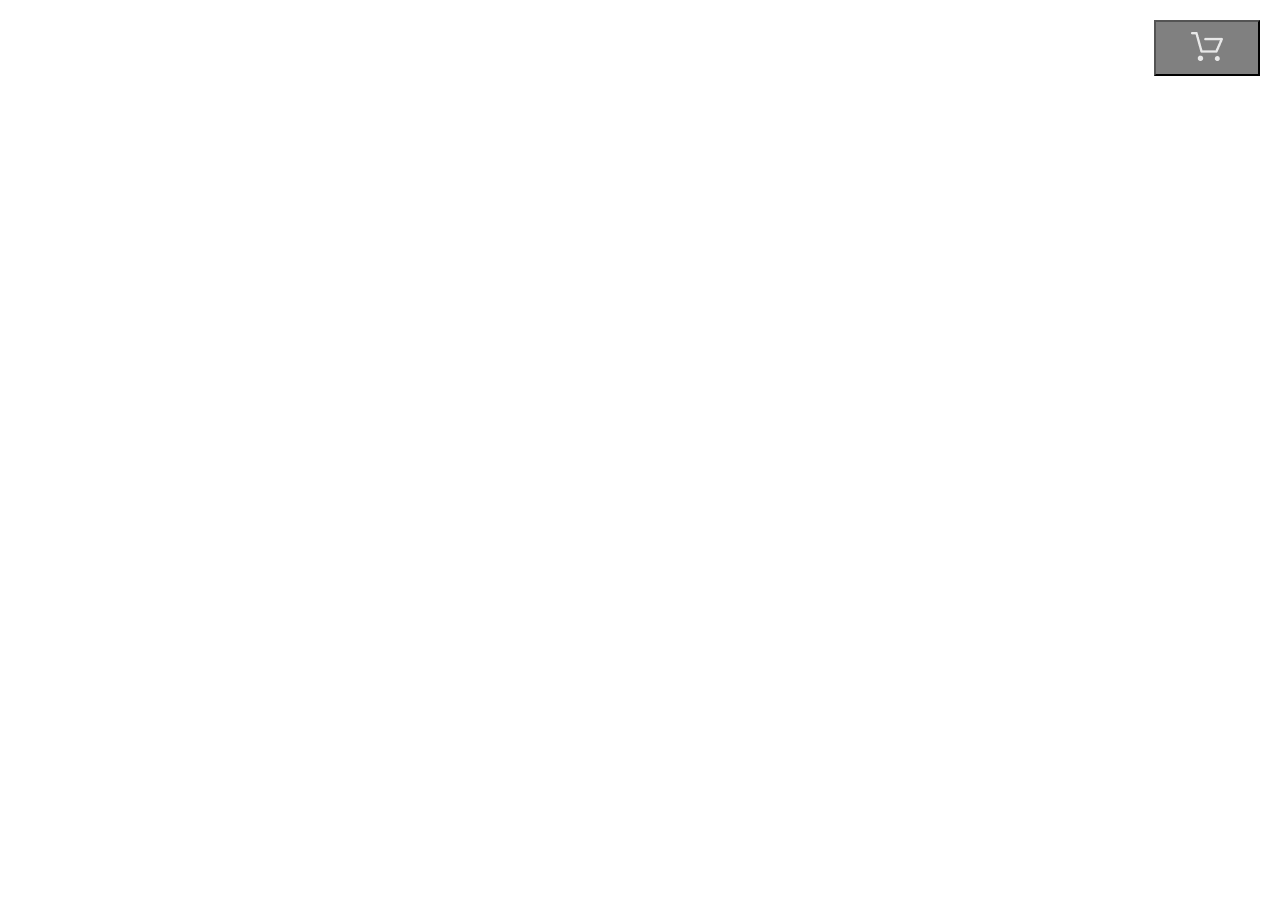
==== commit 33e54b6f: "Commit" ====
--- a/index.html
+++ b/index.html
@@ -1,23 +1,23 @@
 <!doctype html>
 <html lang="en">
 <head>
-    <meta charset="UTF-8">
-    <meta name="viewport"
-          content="width=device-width, user-scalable=no, initial-scale=1.0, maximum-scale=1.0, minimum-scale=1.0">
-    <meta http-equiv="X-UA-Compatible" content="ie=edge">
-    <link rel="stylesheet" href="https://maxcdn.bootstrapcdn.com/font-awesome/4.7.0/css/font-awesome.min.css">
-    <link rel="stylesheet" href="style.css">
-    <title>Document</title>
+  <meta charset="UTF-8">
+  <meta name="viewport"
+        content="width=device-width, user-scalable=no, initial-scale=1.0, maximum-scale=1.0, minimum-scale=1.0">
+  <meta http-equiv="X-UA-Compatible" content="ie=edge">
+  <link rel="stylesheet" href="style.css">
+  <title>Document</title>
 </head>
 <body>
 <header>
-    <img src="" alt="">
-    <button class="cart-button" type="button"><img src="itemsImg/basket-adapt.png"></button>
+  <button class="cart-button" type="button"><img src="img/basket-adapt.png"></button>
+  <div class="inBasket"> Ваша корзина пуста </div>
+
 </header>
 <main>
-    <div class="goods-list"></div>
+  <div class="goods-list"></div>
 </main>
-
+<div class="totalPrice"></div>
 <script src="script.js"></script>
 </body>
-</html>
+</html>--- a/style.css
+++ b/style.css
@@ -1,54 +1,93 @@
-*{
+* {
     margin: 0 auto;
     box-sizing: border-box;
 }
-header{
-text-align: end;
+
+header {
+    text-align: end;
     padding-right: 20px;
 }
-.goods-list{
+.totalPrice{
+    text-align: center;
+}
+.totalPriceDiv{
+    font-size: 20px;
+    color: red;
+    margin: 20px 0px 0px 20px;
+}
+
+.goods-list {
     display: flex;
     justify-content: space-around;
     margin-top: 40px;
 }
-.cart-button{
+
+.cart-button {
     margin-top: 20px;
-
     padding: 10px 35px;
     margin-bottom: 20px;
     background-color: grey;
 }
-.cart-button:hover{
+
+.cart-button:hover {
     background-color: darkgray;
-    box-shadow: 0 0 55px 4px rgba(0,2,3,.05);
+    box-shadow: 0 0 55px 4px rgba(0, 2, 3, .05);
 }
 
-.img{
-    width: 252px;
+.img {
+    width: 256px;
     height: 305px;
 }
-.goods-item{
+
+.goods-item {
     text-align: center;
     border: 2px solid black;
     margin-bottom: 30px;
+    width: 276px;
 }
 
-.goods-item:hover{
+.goods-item:hover {
     box-shadow: 0 1px 4px rgba(0, 0, 0, 1),
     -23px 0 20px -23px rgba(0, 0, 0, .8),
     23px 0 20px -23px rgba(0, 0, 0, .8),
     0 0 40px rgba(0, 0, 0, .1) inset;
 }
-.itemName{
+
+.itemName {
     margin-top: 20px;
     margin-bottom: 20px;
 }
-.price{
+
+.price {
     margin-top: 20px;
     margin-bottom: 20px;
 }
-.btn{
+
+.btn {
     padding: 10px 35px;
     margin-bottom: 20px;
 }
 
+.inBasket {
+    position: absolute;
+    right: 109px;
+    top: 65px;
+    border: 2px solid black;
+    width: 500px;
+    min-height: 200px;
+    background-color: #fff;
+    display: none;
+    justify-content: center;
+    flex-direction: column;
+    text-align: center;
+}
+
+.addInBasket {
+    margin: 20px;
+}
+
+.inBasketItm {
+    width: 100%;
+    min-height: 100%;
+    border: 1px solid #000;
+}